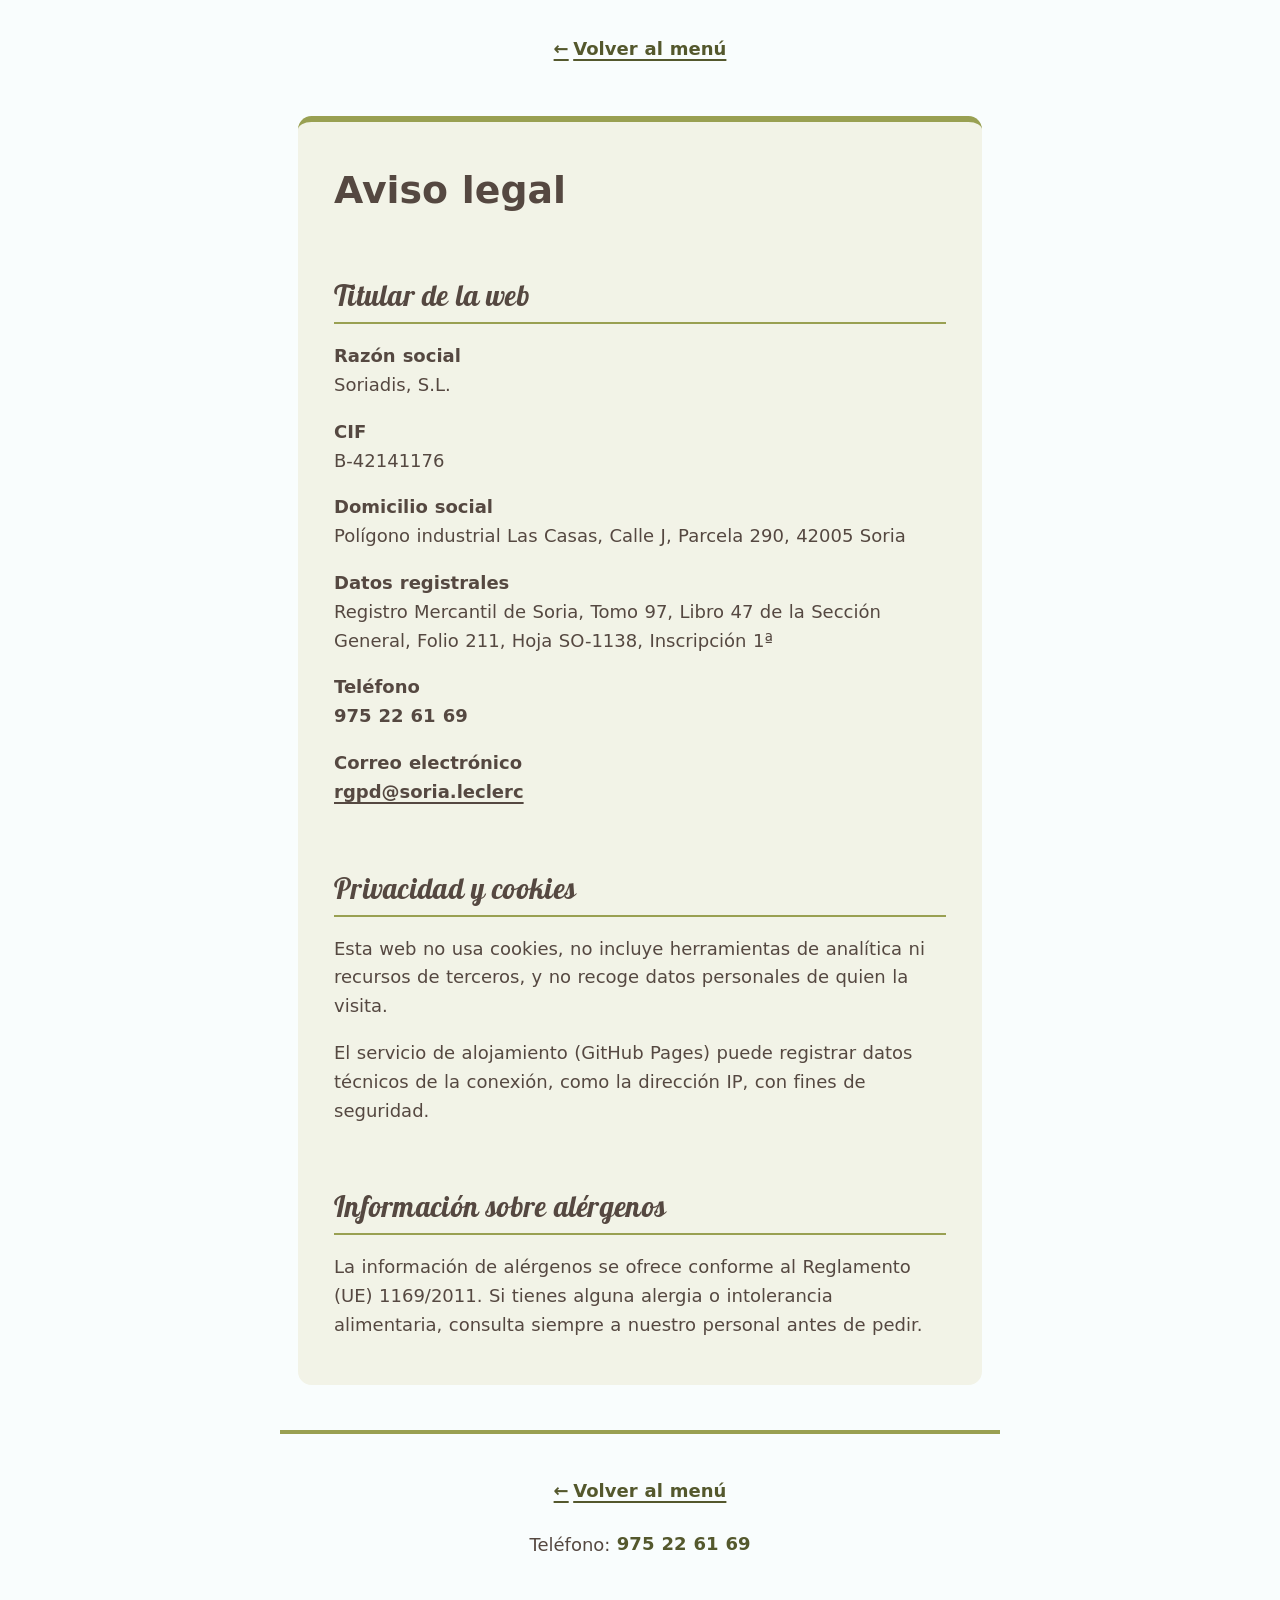
==== aviso-legal.html @ 219ed7f4 "chore: publicar 20261029-menu-cafeteria.json" ====
<!doctype html>
<html lang="es">
<head>
  <meta charset="utf-8">
  <meta name="viewport" content="width=device-width, initial-scale=1">
  <meta http-equiv="Content-Security-Policy" content="default-src 'none'; style-src 'self'; img-src 'self'; font-src 'self'; manifest-src 'self'; base-uri 'none'; form-action 'none'">
  <meta name="referrer" content="no-referrer">
  <meta name="color-scheme" content="light dark">
  <title>Aviso legal · Bambú Cafetería &amp; Restaurante</title>
  <meta name="description" content="Aviso legal de la web del menú de Bambú Cafetería &amp; Restaurante.">


  <link rel="icon" href="iconos/favicon-32.png" sizes="32x32" type="image/png">
  <link rel="icon" href="iconos/favicon.svg" type="image/svg+xml">
  <link rel="apple-touch-icon" href="iconos/apple-touch-icon.png">
  <link rel="manifest" href="manifest.webmanifest">
  <meta name="theme-color" content="#F9FDFD" media="(prefers-color-scheme: light)">
  <meta name="theme-color" content="#2A231F" media="(prefers-color-scheme: dark)">
  <meta name="apple-mobile-web-app-title" content="Bambú">


  <link rel="preload" href="fuentes/lobster-latin.woff2" as="font" type="font/woff2" crossorigin>
  <link rel="stylesheet" href="css/menu.css?v=fe6bcbd96f">
</head>
<body>

  <a class="salto" href="#contenido">Saltar al contenido</a>


  <header class="legal__cabecera contenedor">
    <p><a href="./">Volver al menú</a></p>
  </header>

  <main id="contenido" class="contenedor" tabindex="-1">


    <section class="seccion" aria-labelledby="aviso-titulo">
      <h1 class="seccion__titulo" id="aviso-titulo">Aviso legal</h1>

      <h2 class="seccion__subtitulo">Titular de la web</h2>
      <dl class="legal__datos">
        <dt>Razón social</dt>
        <dd>Soriadis, S.L.</dd>
        <dt>CIF</dt>
        <dd>B-42141176</dd>
        <dt>Domicilio social</dt>
        <dd>Polígono industrial Las Casas, Calle J, Parcela 290, 42005 Soria</dd>
        <dt>Datos registrales</dt>
        <dd>Registro Mercantil de Soria, Tomo 97, Libro 47 de la Sección General, Folio 211, Hoja SO-1138, Inscripción 1ª</dd>
        <dt>Teléfono</dt>
        <dd><a href="tel:+34975226169">975 22 61 69</a></dd>
        <dt>Correo electrónico</dt>
        <dd><a href="mailto:rgpd@soria.leclerc">rgpd@soria.leclerc</a></dd>
      </dl>

      <h2 class="seccion__subtitulo">Privacidad y cookies</h2>
      <p class="legal__parrafo">Esta web no usa cookies, no incluye herramientas de analítica ni recursos de terceros, y no recoge datos personales de quien la visita.</p>
      <p class="legal__parrafo">El servicio de alojamiento (GitHub Pages) puede registrar datos técnicos de la conexión, como la dirección IP, con fines de seguridad.</p>

      <h2 class="seccion__subtitulo">Información sobre alérgenos</h2>
      <p class="legal__parrafo">La información de alérgenos se ofrece conforme al Reglamento (UE) 1169/2011. Si tienes alguna alergia o intolerancia alimentaria, consulta siempre a nuestro personal antes de pedir.</p>
    </section>

  </main>


  <footer class="pie contenedor">
    <p class="legal__volver"><a href="./">Volver al menú</a></p>
    <p class="pie__telefono">Teléfono: <a href="tel:+34975226169">975 22 61 69</a></p>
  </footer>

</body>
</html>
---- css/menu.css ----
/* === fuentes.css === */

/* ABOUTME: Declaración de las fuentes propias de la web, servidas desde nuestro dominio.
   ABOUTME: Nunca desde el CDN de Google Fonts: cada visita enviaría la IP del cliente a Google (RGPD). */

/* === Lobster (títulos) === */

/* Solo el subconjunto latin (U+0000-00FF y algunos signos): cubre tildes,
   ñ, ü, ¿, ¡ y el símbolo €. Licencia OFL en fuentes/OFL-Lobster.txt.
   swap muestra el texto con la fuente del sistema mientras carga, en vez
   de dejar los títulos en blanco. */
@font-face {
  font-family: "Lobster";
  font-style: normal;
  font-weight: 400;
  font-display: swap;
  src: url("../fuentes/lobster-latin.woff2") format("woff2");
}


/* === variables.css === */

/* ABOUTME: Tokens de diseño de la web del menú: paleta clara y oscura, espaciados y medidas.
   ABOUTME: Los ratios de contraste de cada color están calculados en el plan; no cambiar un color sin recalcularlo. */

/* === Paleta clara === */

/* Colores sacados del logo. Sobre --surface el texto va siempre en --text:
   --accent sobre --surface se queda en 6,67:1 y no llega a AAA. --decor es
   solo decorativo (2,73:1), nunca para texto ni para información. */
:root {
  color-scheme: light dark;

  --bg: #F9FDFD;
  --text: #554841;
  --accent: #54582D;
  --decor: #99A052;
  --surface: #F2F3E7;

  --fuente: system-ui, -apple-system, "Segoe UI", Roboto, sans-serif;
  /* La misma de los títulos del menú impreso. Solo para títulos grandes:
     una caligráfica en texto corrido o pequeño se lee peor. */
  --fuente-titulos: "Lobster", Georgia, serif;
  --interlineado: 1.6;

  --espacio-xs: 0.25rem;
  --espacio-s: 0.5rem;
  --espacio-m: 1rem;
  --espacio-l: 1.5rem;
  --espacio-xl: 2.5rem;
  --espacio-xxl: 3.5rem;

  /* Relleno lateral de las tarjetas: justo en 320 px para no estrechar el
     texto, más holgado según crece la pantalla. */
  --relleno-tarjeta: clamp(1rem, 5vw, 2rem);

  --ancho-max: 40rem;
  --radio: 0.75rem;
  --borde-alergeno: 3px;

  /* Zona táctil mínima de WCAG 2.5.5 (AAA). */
  --tactil: 44px;
}

/* === Paleta oscura === */

/* Paleta invertida: fondo marrón y texto crema. Ratios: texto 13,4:1 sobre
   fondo y 11,5:1 sobre surface; acento 9,4:1 y 8,1:1. Aquí el acento sí
   llega a AAA sobre surface. */
@media (prefers-color-scheme: dark) {
  :root {
    --bg: #2A231F;
    --text: #F3EEE4;
    --accent: #C8CF8A;
    --decor: #99A052;
    --surface: #362E29;
  }
}


/* === base.css === */

/* ABOUTME: Estilos base de la web del menú: tipografía, enlaces, foco, salto al contenido y contenedor.
   ABOUTME: Mobile first; no hay media queries de ancho porque una sola columna funciona de 320 px en adelante. */

/* === Reset mínimo === */

*,
*::before,
*::after {
  box-sizing: border-box;
}

/* === Tipografía y página === */

/* En porcentaje y no en px para respetar el tamaño de letra que el usuario
   tenga configurado: 112,5 % son 18 px con la configuración por defecto. */
html {
  font-size: 112.5%;
  -webkit-text-size-adjust: 100%;
  text-size-adjust: 100%;
}

@media (prefers-reduced-motion: no-preference) {
  html {
    scroll-behavior: smooth;
  }
}

body {
  margin: 0;
  background: var(--bg);
  color: var(--text);
  font-family: var(--fuente);
  line-height: var(--interlineado);
  /* WCAG 1.4.12: el texto debe aguantar más espacio entre letras y palabras. */
  word-spacing: 0.04em;
  /* Nombres largos de platos no deben provocar scroll horizontal a 320 px. */
  overflow-wrap: anywhere;
}

h1,
h2,
h3 {
  line-height: 1.25;
  margin: 0;
}

/* Lobster solo tiene peso normal: con el bold por defecto de los h2/h3 el
   navegador la engordaría artificialmente y se emborrona. */
h2,
h3 {
  font-family: var(--fuente-titulos);
  font-weight: normal;
  letter-spacing: 0.01em;
}

p {
  margin: 0;
}

/* === Enlaces y foco === */

a {
  color: var(--accent);
  text-decoration-thickness: 2px;
  text-underline-offset: 0.2em;
}

/* Los teléfonos van sin subrayado, por estética. Para no distinguirlos
   solo por el color (WCAG 1.4.1) van en negrita, que es otra pista
   visual, y recuperan el subrayado al pasar el ratón o con el foco. */
a[href^="tel:"] {
  text-decoration: none;
}

a[href^="tel:"]:hover,
a[href^="tel:"]:focus-visible {
  text-decoration: underline;
}

/* Anillo de foco grueso y separado del elemento para que se vea sobre
   cualquier fondo, también en las tarjetas. */
:focus-visible {
  outline: 3px solid var(--accent);
  outline-offset: 3px;
}

/* === Salto al contenido === */

/* Fuera de la pantalla hasta que recibe foco con el teclado. */
.salto {
  position: absolute;
  left: var(--espacio-m);
  top: -100px;
  padding: var(--espacio-s) var(--espacio-m);
  background: var(--accent);
  color: var(--bg);
  border-radius: var(--radio);
  z-index: 1;
}

.salto:focus {
  top: var(--espacio-m);
}

/* === Texto solo para lectores de pantalla === */

/* Oculto a la vista pero no a los lectores de pantalla; display: none
   lo ocultaría también para ellos. */
.visualmente-oculto {
  position: absolute;
  width: 1px;
  height: 1px;
  margin: -1px;
  padding: 0;
  overflow: hidden;
  clip-path: inset(50%);
  white-space: nowrap;
  border: 0;
}

/* === Contenedor === */

.contenedor {
  max-width: var(--ancho-max);
  margin-inline: auto;
  padding-inline: var(--espacio-m);
}

/* Las listas de la página son de contenido, no de viñetas. Llevan
   role="list" en el HTML porque Safari quita la semántica de lista a
   VoiceOver cuando se pone list-style: none. */
.lista-limpia {
  list-style: none;
  margin: 0;
  padding: 0;
}


/* === componentes/cabecera.css === */

/* ABOUTME: Cabecera de la página: marca, fecha del menú, horario de comidas y teléfono.
   ABOUTME: Va sobre --bg, así que aquí sí se puede usar --accent para el enlace del teléfono. */

/* === Cabecera === */

.cabecera {
  padding-block: var(--espacio-xl) var(--espacio-l);
  text-align: center;
  border-bottom: 4px solid var(--decor);
}

.cabecera__marca {
  margin: 0;
}

/* Ancho limitado para que en escritorio no ocupe media pantalla; en móvil
   se ajusta al ancho disponible. */
.logo {
  display: block;
  width: min(100%, 18rem);
  height: auto;
  margin-inline: auto;
}

.logo__decor {
  fill: var(--decor);
}

.cabecera__fecha {
  margin-top: var(--espacio-xl);
  font-size: 1.25rem;
  font-weight: bold;
}

/* === Horario y teléfono === */

.cabecera__horario {
  margin-top: var(--espacio-l);
}

/* Etiqueta y hora en líneas separadas; nowrap para que la hora no se
   parta por un espacio o un guion a mitad del rango. */
.cabecera__horario-etiqueta {
  display: block;
}

.cabecera__horario-valor {
  white-space: nowrap;
}

.cabecera__telefono {
  margin-top: var(--espacio-m);
}

/* El enlace tel: es lo que más se toca en móvil: zona táctil de 44 px. */
.cabecera__telefono a {
  display: inline-flex;
  align-items: center;
  min-height: var(--tactil);
  padding-inline: var(--espacio-s);
  font-weight: bold;
}


/* === componentes/indice.css === */

/* ABOUTME: Índice de secciones con anclas internas, debajo de la cabecera.
   ABOUTME: Lista simple que se reparte en varias líneas; no es sticky para no tapar contenido al hacer zoom. */

/* === Índice === */

.indice {
  margin-block: var(--espacio-xl);
}

.indice__lista {
  display: flex;
  flex-wrap: wrap;
  justify-content: center;
  gap: var(--espacio-s);
}

.indice__enlace {
  display: inline-flex;
  align-items: center;
  min-height: var(--tactil);
  padding-inline: var(--espacio-m);
  border: 2px solid var(--accent);
  border-radius: 999px;
  text-decoration: none;
  font-weight: bold;
}

.indice__enlace:hover {
  text-decoration: underline;
}


/* === componentes/seccion.css === */

/* ABOUTME: Bloques del menú (menú del día, combinados, únicos, infantil) como tarjetas.
   ABOUTME: Incluye los precios del bloque y las notas de qué incluye. */

/* === Sección === */

.seccion {
  margin-block: var(--espacio-xl);
  padding: var(--espacio-xl) var(--relleno-tarjeta);
  background: var(--surface);
  border-radius: var(--radio);
  border-top: 6px solid var(--decor);
  /* Al saltar desde el índice, que el título no quede pegado al borde. */
  scroll-margin-top: var(--espacio-m);
}

.seccion__titulo {
  font-size: 2.1rem;
}

.seccion__subtitulo {
  margin-top: var(--espacio-xxl);
  padding-bottom: var(--espacio-s);
  font-size: 1.6rem;
  border-bottom: 2px solid var(--decor);
}

/* === Precios del bloque === */

/* Grid con columnas iguales: las placas miden siempre lo mismo aunque
   "de lunes a viernes" sea más largo que "Sábados". Si caben dos de 8rem
   van lado a lado, como en el impreso; si no, una debajo de otra y a todo
   el ancho. Con una sola placa (infantil) ocupa todo el ancho. */
.precios {
  margin-top: var(--espacio-l);
  display: grid;
  grid-template-columns: repeat(auto-fit, minmax(8rem, 1fr));
  gap: var(--espacio-m);
}

/* Cada precio en su propia placa sobre --bg, como la etiqueta de precio de
   los platos, para que sea lo primero que se ve de la sección. */
.precios__item {
  display: flex;
  flex-direction: column;
  align-items: center;
  justify-content: center;
  padding: var(--espacio-s) var(--espacio-m);
  background: var(--bg);
  border: 2px solid var(--decor);
  border-radius: var(--radio);
  text-align: center;
}

/* Sobre --bg y en --text: 8,6:1 en claro. --accent no se usa aquí por
   coherencia con los precios de los platos. */
.precios__importe {
  font-family: var(--fuente-titulos);
  font-size: 2rem;
  line-height: 1.1;
  white-space: nowrap;
}

.precios__texto {
  font-size: 0.95rem;
}

/* === Notas === */

/* Pie de la tarjeta: separado de los platos por una línea y en tamaño
   pequeño, para que se lea después de ellos. */
.nota {
  margin-top: var(--espacio-l);
  padding-top: var(--espacio-l);
  border-top: 2px solid var(--decor);
  font-size: 0.9rem;
}

/* === Volver al índice === */

/* El índice no es fijo y la página es larga en móvil: un enlace al final
   de cada sección ahorra subir a mano. Va sobre --surface, así que en
   --text y no en --accent (que ahí no llega a 7:1). */
.seccion__volver {
  margin-top: var(--espacio-l);
  text-align: right;
}

.seccion__volver a {
  display: inline-flex;
  align-items: center;
  gap: var(--espacio-xs);
  min-height: var(--tactil);
  color: var(--text);
  font-size: 0.9rem;
}

/* Flecha decorativa en CSS y no en el HTML. El texto alternativo vacío
   tras la barra evita que el lector de pantalla diga "flecha arriba";
   la primera línea es la versión para navegadores que no lo entienden. */
.seccion__volver a::before {
  content: "↑";
  content: "↑" / "";
}

.nota__aclaracion {
  margin-top: var(--espacio-s);
  font-style: italic;
}


/* === componentes/plato.css === */

/* ABOUTME: Cada plato de la carta con su precio (si lo tiene) y sus alérgenos siempre visibles.
   ABOUTME: "Contiene" y "Trazas" se distinguen por texto y por forma del borde, nunca solo por color. */

/* === Plato === */

/* Sangría francesa: la hoja cuelga a la izquierda y nombre y alérgenos
   quedan alineados a su derecha. Así la columna de hojas marca dónde
   empieza cada plato y los alérgenos no compiten con el nombre. */
.plato {
  position: relative;
  padding-block: var(--espacio-l);
  padding-left: 1.4rem;
}

/* La hoja del logo como viñeta. Es decorativa (el oliva no llega a 3:1)
   y content: "" hace que los lectores de pantalla no la anuncien. Mismo
   oliva en los dos temas, por eso basta con un SVG de color fijo.
   El top la centra en la primera línea del nombre:
   (alto de línea del nombre 1,62rem - alto de la hoja 1rem) / 2. */
.plato::before {
  content: "";
  position: absolute;
  left: 0;
  top: calc(var(--espacio-l) + 0.31rem);
  width: 0.6rem;
  height: 1rem;
  background: url("../img/hoja.svg") no-repeat center / contain;
}

.plato + .plato {
  border-top: 1px solid var(--decor);
}

/* Grid y no flex-wrap: con flex el precio caía debajo del nombre en móvil y
   quedaba suelto a la izquierda. Así el precio está siempre arriba a la
   derecha y el nombre se parte en líneas dentro de su columna. */
.plato__cabecera {
  display: grid;
  grid-template-columns: 1fr auto;
  align-items: start;
  gap: var(--espacio-m);
}

/* El nombre es un h3 o h4 para que el lector de pantalla salte de plato
   en plato, pero no debe parecer un título: deshace la Lobster y el
   espaciado que base.css da a los h3 y el margen por defecto del h4. */
.plato__nombre {
  margin: 0;
  font-family: var(--fuente);
  font-size: 1.2rem;
  font-weight: bold;
  letter-spacing: normal;
  line-height: 1.35;
}

/* Etiqueta de precio sobre --bg y no sobre --surface: destaca de la tarjeta
   y mantiene el contraste (8,6:1 en claro, 13,4:1 en oscuro).
   nowrap para que "8,50 €" nunca se parta en dos líneas. */
.plato__precio {
  padding: 0.15rem var(--espacio-s);
  background: var(--bg);
  border: 2px solid var(--decor);
  border-radius: 999px;
  font-family: var(--fuente-titulos);
  font-size: 1.3rem;
  line-height: 1.1;
  white-space: nowrap;
}

/* === Alérgenos === */

/* Secundarios en tamaño y peso, nunca en contraste: siguen en --text y a
   7:1 o más. Más pequeños que el nombre del plato para que no compitan
   con él, pero siempre visibles. 0,85rem son unos 15 px. */
.alergenos {
  position: relative;
  margin-top: var(--espacio-s);
  padding-left: var(--espacio-s);
  font-size: 0.85rem;
  line-height: 1.5;
}

.alergenos + .alergenos {
  margin-top: var(--espacio-xs);
}

/* Peso medio y no negrita: la etiqueta se distingue del listado, pero la
   única negrita del plato es su nombre. */
.alergenos__etiqueta {
  font-weight: 500;
}

/* Barra continua = contiene; discontinua = puede contener trazas. Así se
   distinguen también en blanco y negro, al imprimir o con daltonismo.
   Se dibujan con degradados y no con border dotted/dashed porque Safari
   en iOS pinta mal los bordes punteados finos (solo se veía un punto).
   Las trazas: 4 px de línea y 4 px de hueco, repetido en vertical.
   La barra va en un pseudo-elemento y no como fondo del párrafo: con un
   degradado detrás del texto, axe no puede calcular el contraste y marca
   cada línea para revisión manual. */
.alergenos--contiene::before,
.alergenos--trazas::before {
  content: "";
  position: absolute;
  left: 0;
  top: 0;
  bottom: 0;
  width: var(--borde-alergeno);
  background-repeat: repeat-y;
  background-position: left top;
}

.alergenos--contiene::before {
  background-image: linear-gradient(var(--text), var(--text));
  background-size: 100% 100%;
}

.alergenos--trazas::before {
  background-image: linear-gradient(var(--text) 50%, transparent 50%);
  background-size: 100% 8px;
}

/* === Iconos de alérgenos === */

/* El icono va como máscara y no como <img>: el SVG solo da la forma y el
   color sale de currentColor, así cambia con el modo oscuro. Es decorativo
   (content: "") y siempre va junto al nombre, que es la información.
   nowrap para que el icono nunca quede en una línea y su nombre en otra. */
.alergeno {
  white-space: nowrap;
}

.alergeno::before {
  content: "";
  display: inline-block;
  width: 1.15em;
  height: 1.15em;
  margin-right: 0.2em;
  vertical-align: -0.22em;
  background: currentColor;
  -webkit-mask: var(--icono) no-repeat center / contain;
  mask: var(--icono) no-repeat center / contain;
}

.alergeno--molluscs { --icono: url("../img/alergenos/molluscs.svg"); }
.alergeno--sulphites { --icono: url("../img/alergenos/sulphites.svg"); }
.alergeno--eggs { --icono: url("../img/alergenos/eggs.svg"); }
.alergeno--celery { --icono: url("../img/alergenos/celery.svg"); }
.alergeno--sesame { --icono: url("../img/alergenos/sesame.svg"); }
.alergeno--milk { --icono: url("../img/alergenos/milk.svg"); }
.alergeno--fish { --icono: url("../img/alergenos/fish.svg"); }
.alergeno--peanuts { --icono: url("../img/alergenos/peanuts.svg"); }
.alergeno--soybeans { --icono: url("../img/alergenos/soybeans.svg"); }
.alergeno--crustaceans { --icono: url("../img/alergenos/crustaceans.svg"); }
.alergeno--gluten { --icono: url("../img/alergenos/gluten.svg"); }
.alergeno--nuts { --icono: url("../img/alergenos/nuts.svg"); }
.alergeno--mustard { --icono: url("../img/alergenos/mustard.svg"); }
.alergeno--lupin { --icono: url("../img/alergenos/lupin.svg"); }

/* En modo de alto contraste de Windows los fondos se pueden anular: ahí
   se vuelve a los bordes, que ese modo respeta y pinta con su color. */
@media (forced-colors: active) {
  .alergenos--contiene::before,
  .alergenos--trazas::before {
    display: none;
  }

  .alergenos--contiene {
    border-left: var(--borde-alergeno) solid CanvasText;
  }

  .alergenos--trazas {
    border-left: var(--borde-alergeno) dashed CanvasText;
  }
}

.alergenos--ninguno {
  font-style: italic;
}


/* === componentes/pie.css === */

/* ABOUTME: Pie de página con el aviso de alergias, la leyenda de contiene y trazas, y el teléfono.
   ABOUTME: Va sobre --bg, así que el enlace del teléfono puede ir en --accent. */

/* === Pie === */

.pie {
  margin-top: var(--espacio-xl);
  padding-block: var(--espacio-l) var(--espacio-xl);
  border-top: 4px solid var(--decor);
}

.pie__titulo {
  font-size: 1.6rem;
}

.pie p {
  margin-top: var(--espacio-s);
}

/* === Horario y contacto === */

/* Centrado como la cabecera, para que se reconozca como el mismo dato. */
.pie__contacto {
  margin-top: var(--espacio-xl);
  padding-top: var(--espacio-l);
  border-top: 2px solid var(--decor);
  text-align: center;
}

.pie__nota {
  font-size: 0.9rem;
  font-style: italic;
}

/* Centrado también fuera de .pie__contacto, como en el aviso legal. */
.pie__telefono {
  text-align: center;
}

.pie__telefono a {
  display: inline-flex;
  align-items: center;
  min-height: var(--tactil);
  font-weight: bold;
}

/* === Actualización y aviso legal === */

.pie__legal {
  margin-top: var(--espacio-xl);
  text-align: center;
  font-size: 0.85rem;
}

.pie__legal a {
  display: inline-flex;
  align-items: center;
  min-height: var(--tactil);
}


/* === componentes/legal.css === */

/* ABOUTME: Estilos propios de la página de aviso legal: enlace de vuelta y lista de datos del titular.
   ABOUTME: El resto (tarjeta, títulos, pie) lo reutiliza de seccion.css y pie.css. */

/* === Cabecera === */

/* Centrado como el "Volver al menú" del pie y el teléfono. */
.legal__cabecera {
  padding-top: var(--espacio-l);
  text-align: center;
}

.legal__volver {
  text-align: center;
}

.legal__cabecera a,
.legal__volver a {
  display: inline-flex;
  align-items: center;
  gap: var(--espacio-xs);
  min-height: var(--tactil);
  font-weight: bold;
}

/* Misma técnica que en "Volver al índice" (seccion.css). */
.legal__cabecera a::before,
.legal__volver a::before {
  content: "←";
  content: "←" / "";
}

/* === Datos del titular === */

.legal__datos {
  margin: var(--espacio-m) 0 0;
}

.legal__datos dt {
  margin-top: var(--espacio-m);
  font-weight: bold;
}

.legal__datos dd {
  margin: 0;
}

/* Va sobre --surface: el enlace en --text, no en --accent. */
.legal__datos a {
  color: var(--text);
  font-weight: bold;
}

.legal__parrafo {
  margin-top: var(--espacio-m);
}


/* === impresion.css === */

@media print {
/* ABOUTME: Hoja de estilos de impresión: tinta negra sobre blanco, sin índice ni salto al contenido.
   ABOUTME: Se carga con media="print", así que no afecta a la pantalla. */

/* === Impresión === */

/* Se fuerzan los colores porque el modo oscuro también se aplicaría al
   imprimir y gastaría tinta. */
:root {
  --bg: #fff;
  --text: #000;
  --accent: #000;
  --surface: #fff;
  --decor: #000;
}

html {
  font-size: 11pt;
}

.salto,
.indice {
  display: none;
}

.seccion {
  padding-inline: 0;
  border-top-width: 2px;
}

.plato {
  break-inside: avoid;
}

/* Las barras de alérgenos en pantalla son fondos, y los navegadores no
   imprimen fondos por defecto. En papel se vuelve a los bordes. */
.alergenos--contiene::before,
.alergenos--trazas::before {
  display: none;
}

.alergenos--contiene {
  border-left: var(--borde-alergeno) solid #000;
}

.alergenos--trazas {
  border-left: var(--borde-alergeno) dashed #000;
}

a {
  text-decoration: none;
}

}
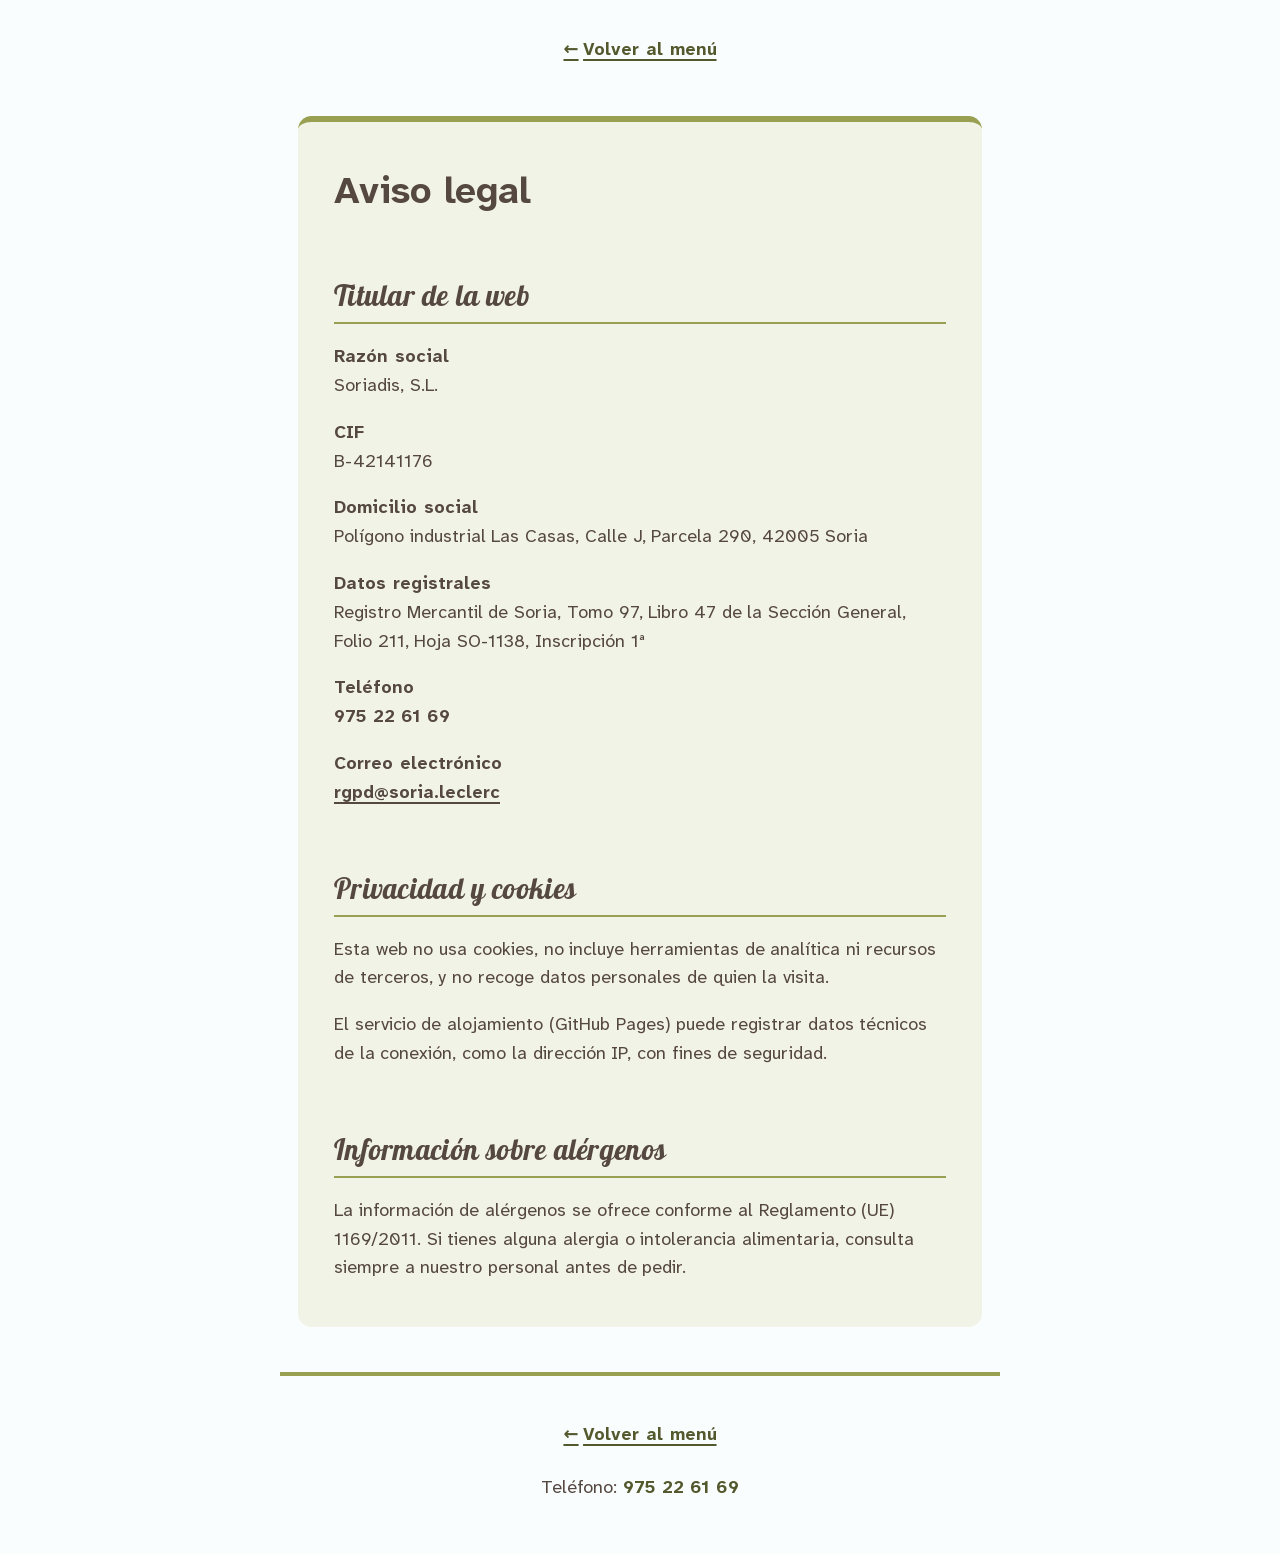
==== commit df57e99e: "chore: publicar 20261107-menu-cafeteria.json" ====
--- a/aviso-legal.html
+++ b/aviso-legal.html
@@ -19,8 +19,9 @@
   <meta name="apple-mobile-web-app-title" content="Bambú">
 
 
+  <link rel="preload" href="fuentes/atkinson-hyperlegible-next-latin.woff2" as="font" type="font/woff2" crossorigin>
   <link rel="preload" href="fuentes/lobster-latin.woff2" as="font" type="font/woff2" crossorigin>
-  <link rel="stylesheet" href="css/menu.css?v=fe6bcbd96f">
+  <link rel="stylesheet" href="css/menu.css?v=da200dcb80">
 </head>
 <body>
 
@@ -48,7 +49,7 @@
         <dt>Datos registrales</dt>
         <dd>Registro Mercantil de Soria, Tomo 97, Libro 47 de la Sección General, Folio 211, Hoja SO-1138, Inscripción 1ª</dd>
         <dt>Teléfono</dt>
-        <dd><a href="tel:+34975226169">975 22 61 69</a></dd>
+        <dd><a href="tel:+34975226169"><span class="visualmente-oculto">Llamar al </span>975 22 61 69</a></dd>
         <dt>Correo electrónico</dt>
         <dd><a href="mailto:rgpd@soria.leclerc">rgpd@soria.leclerc</a></dd>
       </dl>
@@ -64,9 +65,9 @@
   </main>
 
 
-  <footer class="pie contenedor">
+  <footer class="pie legal__pie contenedor">
     <p class="legal__volver"><a href="./">Volver al menú</a></p>
-    <p class="pie__telefono">Teléfono: <a href="tel:+34975226169">975 22 61 69</a></p>
+    <p class="pie__telefono">Teléfono: <a href="tel:+34975226169"><span class="visualmente-oculto">Llamar al </span>975 22 61 69</a></p>
   </footer>
 
 </body>
--- a/css/menu.css
+++ b/css/menu.css
@@ -17,6 +17,29 @@
   src: url("../fuentes/lobster-latin.woff2") format("woff2");
 }
 
+/* === Atkinson Hyperlegible Next (texto) === */
+
+/* La pide DESIGN.md de Bambú: diseñada para baja visión, distingue I, l y 1
+   o 0 y O, y al no ser la del sistema la carta se ve y se corta igual en
+   todos los móviles. Variable (200 a 800) con cursiva propia, así que la
+   negrita y el peso medio de "Contiene:" son reales. Mismo subconjunto
+   latin que Lobster; licencia OFL en fuentes/OFL-AtkinsonHyperlegibleNext.txt. */
+@font-face {
+  font-family: "Atkinson Hyperlegible Next";
+  font-style: normal;
+  font-weight: 200 800;
+  font-display: swap;
+  src: url("../fuentes/atkinson-hyperlegible-next-latin.woff2") format("woff2");
+}
+
+@font-face {
+  font-family: "Atkinson Hyperlegible Next";
+  font-style: italic;
+  font-weight: 200 800;
+  font-display: swap;
+  src: url("../fuentes/atkinson-hyperlegible-next-latin-italic.woff2") format("woff2");
+}
+
 
 /* === variables.css === */
 
@@ -37,7 +60,8 @@
   --decor: #99A052;
   --surface: #F2F3E7;
 
-  --fuente: system-ui, -apple-system, "Segoe UI", Roboto, sans-serif;
+  /* system-ui solo como respaldo mientras carga la fuente (font-display: swap). */
+  --fuente: "Atkinson Hyperlegible Next", system-ui, -apple-system, "Segoe UI", Roboto, sans-serif;
   /* La misma de los títulos del menú impreso. Solo para títulos grandes:
      una caligráfica en texto corrido o pequeño se lee peor. */
   --fuente-titulos: "Lobster", Georgia, serif;
@@ -99,6 +123,9 @@
   font-size: 112.5%;
   -webkit-text-size-adjust: 100%;
   text-size-adjust: 100%;
+  /* Que el navegador nunca simule una negrita o cursiva que la fuente no
+     tiene: Lobster solo tiene peso 400 y engordada se emborrona. */
+  font-synthesis: none;
 }
 
 @media (prefers-reduced-motion: no-preference) {
@@ -615,8 +642,8 @@
 
 /* === componentes/pie.css === */
 
-/* ABOUTME: Pie de página con el aviso de alergias, la leyenda de contiene y trazas, y el teléfono.
-   ABOUTME: Va sobre --bg, así que el enlace del teléfono puede ir en --accent. */
+/* ABOUTME: Pie de página: aviso de alergias, leyenda de contiene y trazas, los 14 alérgenos y la nota del horario.
+   ABOUTME: El teléfono solo sale en el pie del aviso legal; va sobre --bg, así que su enlace puede ir en --accent. */
 
 /* === Pie === */
 
@@ -626,6 +653,9 @@
   border-top: 4px solid var(--decor);
 }
 
+/* Todo el pie a la izquierda, sin centrar nada. Centrar párrafos de
+   varias líneas o la leyenda obliga a buscar dónde empieza cada línea,
+   y eso pesa más con baja visión o dislexia. */
 .pie__titulo {
   font-size: 1.6rem;
 }
@@ -634,24 +664,56 @@
   margin-top: var(--espacio-s);
 }
 
-/* === Horario y contacto === */
-
-/* Centrado como la cabecera, para que se reconozca como el mismo dato. */
-.pie__contacto {
+/* === Leyenda de alérgenos === */
+
+/* Fuente de texto y no Lobster: es un dato que se consulta, no un título
+   de sección. */
+.pie__subtitulo {
+  margin-top: var(--espacio-l);
+  font-family: var(--fuente);
+  font-size: 1rem;
+  font-weight: bold;
+  letter-spacing: normal;
+}
+
+/* Dos columnas si caben, una a 320 px. auto-fill rellena por filas, así
+   que el orden visual sigue siendo el del HTML (el del Anexo II). */
+.leyenda {
+  margin-top: var(--espacio-s);
+  display: grid;
+  grid-template-columns: repeat(auto-fill, minmax(min(100%, 14rem), 1fr));
+  gap: var(--espacio-xs) var(--espacio-m);
+  font-size: 0.9rem;
+}
+
+/* plato.css pone nowrap a .alergeno para que icono y nombre no se separen
+   en una línea de alérgenos; aquí cada uno tiene su fila y un nombre
+   largo ("Dióxido de azufre y sulfitos") debe poder partirse a 320 px.
+   Con flex el icono es una caja aparte y solo se parte el texto, sin que
+   el icono quede solo al final de una línea. */
+.leyenda .alergeno {
+  display: flex;
+  align-items: flex-start;
+  white-space: normal;
+}
+
+.leyenda .alergeno::before {
+  flex: none;
+  margin-top: 0.2em;
+  margin-right: var(--espacio-s);
+}
+
+/* === Nota del horario y teléfono === */
+
+.pie__horario {
   margin-top: var(--espacio-xl);
   padding-top: var(--espacio-l);
   border-top: 2px solid var(--decor);
-  text-align: center;
 }
 
 .pie__nota {
   font-size: 0.9rem;
   font-style: italic;
-}
-
-/* Centrado también fuera de .pie__contacto, como en el aviso legal. */
-.pie__telefono {
-  text-align: center;
 }
 
 .pie__telefono a {
@@ -665,7 +727,6 @@
 
 .pie__legal {
   margin-top: var(--espacio-xl);
-  text-align: center;
   font-size: 0.85rem;
 }
 
@@ -690,6 +751,12 @@
 }
 
 .legal__volver {
+  text-align: center;
+}
+
+/* El pie del aviso legal no tiene títulos ni párrafos largos: solo dos
+   líneas cortas, centradas como su cabecera. */
+.legal__pie {
   text-align: center;
 }
 
